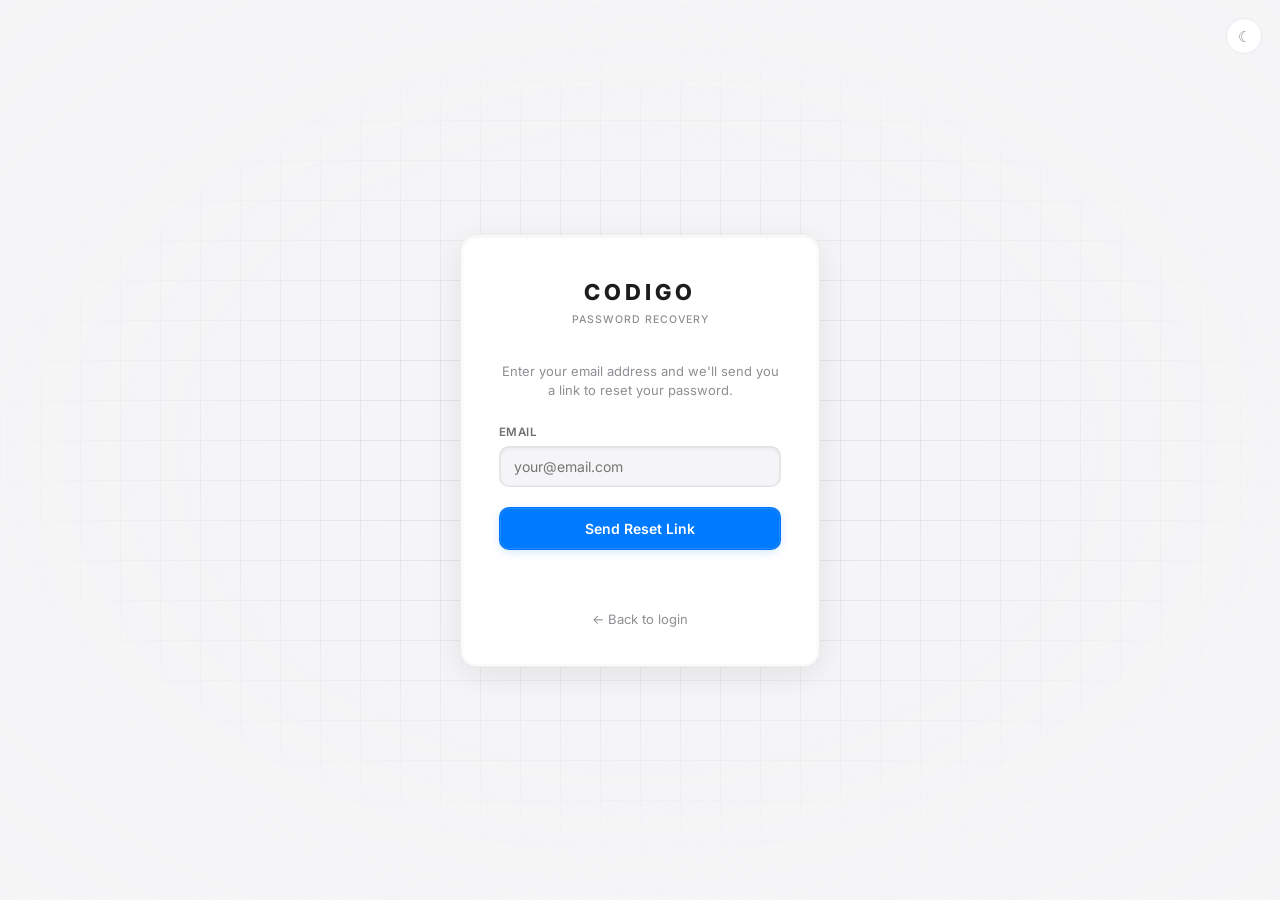
==== src/Api/wwwroot/forgot-password.html @ 855de5f6 "feat: add forgot password and reset by email Backend — PasswordResetController.cs:   POST /api/auth/" ====
<!doctype html>
<html lang="en">
<head>
  <meta charset="utf-8" />
  <meta name="viewport" content="width=device-width,initial-scale=1" />
  <title>CODIGO — Forgot Password</title>
  <link rel="preconnect" href="https://fonts.googleapis.com">
  <link href="https://fonts.googleapis.com/css2?family=Inter:wght@400;500;600;700;800&display=swap" rel="stylesheet">
  <style>
    :root {
      --font: 'Inter', -apple-system, BlinkMacSystemFont, 'SF Pro Display', 'Segoe UI', sans-serif;
      --radius: 16px; --radius-sm: 10px; --transition: .2s ease;
      --bg: #F5F5F7; --surface: #FFFFFF; --card: #FFFFFF;
      --text: #1D1D1F; --text-secondary: #6E6E73; --muted: #8E8E93;
      --border: #E8E8ED;
      --accent: #007AFF; --accent-hover: #0062CC;
      --accent-glow: rgba(0,122,255,.08);
      --danger: #FF3B30; --success: #34C759;
      --input-bg: #F5F5F7; --logo-color: #1D1D1F;
    }
    [data-theme="dark"] {
      --bg: #000000; --surface: rgba(28,28,30,.78); --card: rgba(22,22,26,.74);
      --text: #FFFFFF; --text-secondary: rgba(255,255,255,.78); --muted: #98989D;
      --border: rgba(255,255,255,.10);
      --accent: #0A84FF; --accent-hover: #409CFF;
      --accent-glow: rgba(10,132,255,.18);
      --danger: #FF453A; --success: #30D158;
      --input-bg: rgba(44,44,46,.65); --logo-color: #F5F5F7;
    }
    * { box-sizing: border-box; margin: 0; }
    html { -webkit-font-smoothing: antialiased; }
    body {
      font-family: var(--font); background: var(--bg); color: var(--text);
      margin: 0; padding: 0; min-height: 100vh;
      display: flex; align-items: center; justify-content: center;
      transition: background var(--transition), color var(--transition);
      position: relative; overflow: hidden;
    }
    body::before {
      content: ''; position: fixed; inset: 0; z-index: 0; pointer-events: none;
      background-image: linear-gradient(rgba(0,0,0,.06) 1px, transparent 1px), linear-gradient(90deg, rgba(0,0,0,.06) 1px, transparent 1px);
      background-size: 40px 40px;
      -webkit-mask-image: radial-gradient(ellipse 70% 60% at 50% 50%, black 30%, transparent 80%);
      mask-image: radial-gradient(ellipse 70% 60% at 50% 50%, black 30%, transparent 80%);
    }
    [data-theme="dark"] body::before {
      background-image: linear-gradient(rgba(255,255,255,.07) 1px, transparent 1px), linear-gradient(90deg, rgba(255,255,255,.07) 1px, transparent 1px);
    }
    body::after {
      content: ''; position: fixed; inset: 0; z-index: 0; pointer-events: none;
      background: radial-gradient(ellipse 80% 80% at 50% 50%, transparent 40%, var(--bg) 100%);
    }
    .container { width: 100%; max-width: 400px; padding: 20px; position: relative; z-index: 1; }
    .card {
      background: var(--card); border: 1px solid rgba(0,0,0,.08); border-radius: var(--radius);
      padding: 44px 38px 38px; position: relative;
      box-shadow: inset 0 0 0 1px rgba(255,255,255,.70), inset 0 0 0 2px rgba(0,0,0,.025), inset 0 2px 4px rgba(0,0,0,.04), 0 8px 32px rgba(0,0,0,.08);
    }
    [data-theme="dark"] .card {
      border: 1px solid rgba(255,255,255,.12);
      box-shadow: inset 0 0 0 1px rgba(255,255,255,.07), inset 0 2px 5px rgba(0,0,0,.22), 0 12px 40px rgba(0,0,0,.45);
      -webkit-backdrop-filter: blur(24px) saturate(140%); backdrop-filter: blur(24px) saturate(140%);
    }
    .brand { text-align: center; margin-bottom: 36px; }
    .brand-logo { font-size: 22px; font-weight: 800; letter-spacing: 4px; color: var(--logo-color); }
    .brand-sub { font-size: 10.5px; color: var(--muted); letter-spacing: 1px; text-transform: uppercase; margin-top: 8px; font-weight: 500; }
    .form-group { margin-bottom: 20px; }
    .form-group label {
      display: block; font-size: 11.5px; font-weight: 600; color: var(--text-secondary);
      margin-bottom: 7px; letter-spacing: .4px; text-transform: uppercase;
    }
    .form-group input {
      width: 100%; padding: 11px 14px; border: 1px solid rgba(0,0,0,.08); border-radius: var(--radius-sm);
      font-size: 14px; font-family: var(--font); background: var(--input-bg); color: var(--text);
      transition: border .25s ease, box-shadow .25s ease; outline: none;
      box-shadow: inset 0 0 0 1px rgba(0,0,0,.03), inset 0 2px 4px rgba(0,0,0,.05);
    }
    .form-group input:focus { border-color: var(--accent); box-shadow: 0 0 0 3.5px var(--accent-glow); }
    [data-theme="dark"] .form-group input {
      border: 1px solid rgba(255,255,255,.08);
      box-shadow: inset 0 0 0 1px rgba(0,0,0,.15), inset 0 2px 4px rgba(0,0,0,.22);
    }
    .submit-btn {
      width: 100%; padding: 12px 20px; background: var(--accent); color: #fff; border: none;
      border-radius: var(--radius-sm); font-size: 14px; font-weight: 600; font-family: var(--font);
      cursor: pointer; transition: all .25s cubic-bezier(.4,0,.2,1);
      border: 1px solid rgba(0,80,200,.14);
      box-shadow: inset 0 0 0 1px rgba(255,255,255,.12), 0 2px 8px rgba(0,122,255,.18);
    }
    .submit-btn:hover { background: var(--accent-hover); transform: translateY(-1px); }
    .submit-btn:active { transform: translateY(0) scale(.98); }
    .submit-btn:disabled { opacity: .55; cursor: not-allowed; transform: none; }
    .msg { font-size: 13px; text-align: center; margin-top: 14px; min-height: 20px; }
    .msg.error { color: var(--danger); }
    .msg.success { color: var(--success); }
    .back-link { text-align: center; margin-top: 24px; }
    .back-link a { color: var(--muted); font-size: 13px; text-decoration: none; }
    .back-link a:hover { color: var(--text-secondary); }
    .theme-toggle {
      position: fixed; top: 18px; right: 18px; background: var(--surface); border: 1px solid var(--border);
      color: var(--muted); width: 36px; height: 36px; border-radius: 50%;
      display: flex; align-items: center; justify-content: center; cursor: pointer; font-size: 15px;
      padding: 0; line-height: 1; z-index: 10;
    }
    .desc { font-size: 13px; color: var(--muted); text-align: center; margin-bottom: 24px; line-height: 1.5; }
  </style>
</head>
<body>
  <button class="theme-toggle" onclick="toggleTheme()" title="Toggle theme"><span id="themeIcon">&#9790;</span></button>
  <div class="container">
    <div class="card">
      <div class="brand">
        <div class="brand-logo">CODIGO</div>
        <div class="brand-sub">Password Recovery</div>
      </div>
      <div class="desc">Enter your email address and we'll send you a link to reset your password.</div>
      <form id="forgotForm" onsubmit="handleSubmit(event)">
        <div class="form-group">
          <label for="email">Email</label>
          <input type="email" id="email" placeholder="your@email.com" autocomplete="email" required />
        </div>
        <button type="submit" class="submit-btn" id="submitBtn">Send Reset Link</button>
        <div class="msg" id="msg"></div>
      </form>
      <div class="back-link"><a href="/login.html">&larr; Back to login</a></div>
    </div>
  </div>
<script>
(function(){
  var saved = localStorage.getItem('THEME');
  if (saved) applyTheme(saved);
  else applyTheme(window.matchMedia('(prefers-color-scheme: dark)').matches ? 'dark' : 'light');
})();
function applyTheme(t){ document.documentElement.setAttribute('data-theme', t); var i=document.getElementById('themeIcon'); if(i) i.textContent = t==='dark'?'\u2600':'\u263E'; }
function toggleTheme(){ var c=document.documentElement.getAttribute('data-theme')||'light'; var n=c==='dark'?'light':'dark'; localStorage.setItem('THEME',n); applyTheme(n); }

async function handleSubmit(e) {
  e.preventDefault();
  var btn = document.getElementById('submitBtn');
  var msg = document.getElementById('msg');
  var email = document.getElementById('email').value.trim();
  if (!email) return;

  btn.disabled = true;
  btn.textContent = 'Sending...';
  msg.textContent = '';
  msg.className = 'msg';

  try {
    var res = await fetch('/api/auth/forgot-password', {
      method: 'POST',
      headers: { 'Content-Type': 'application/json' },
      body: JSON.stringify({ email: email })
    });
    var data = await res.json();
    msg.textContent = data.message || 'If the account exists, a reset link has been sent.';
    msg.className = 'msg success';
    document.getElementById('email').value = '';
  } catch (err) {
    msg.textContent = 'Connection error. Please try again.';
    msg.className = 'msg error';
  }
  btn.disabled = false;
  btn.textContent = 'Send Reset Link';
}
</script>
</body>
</html>
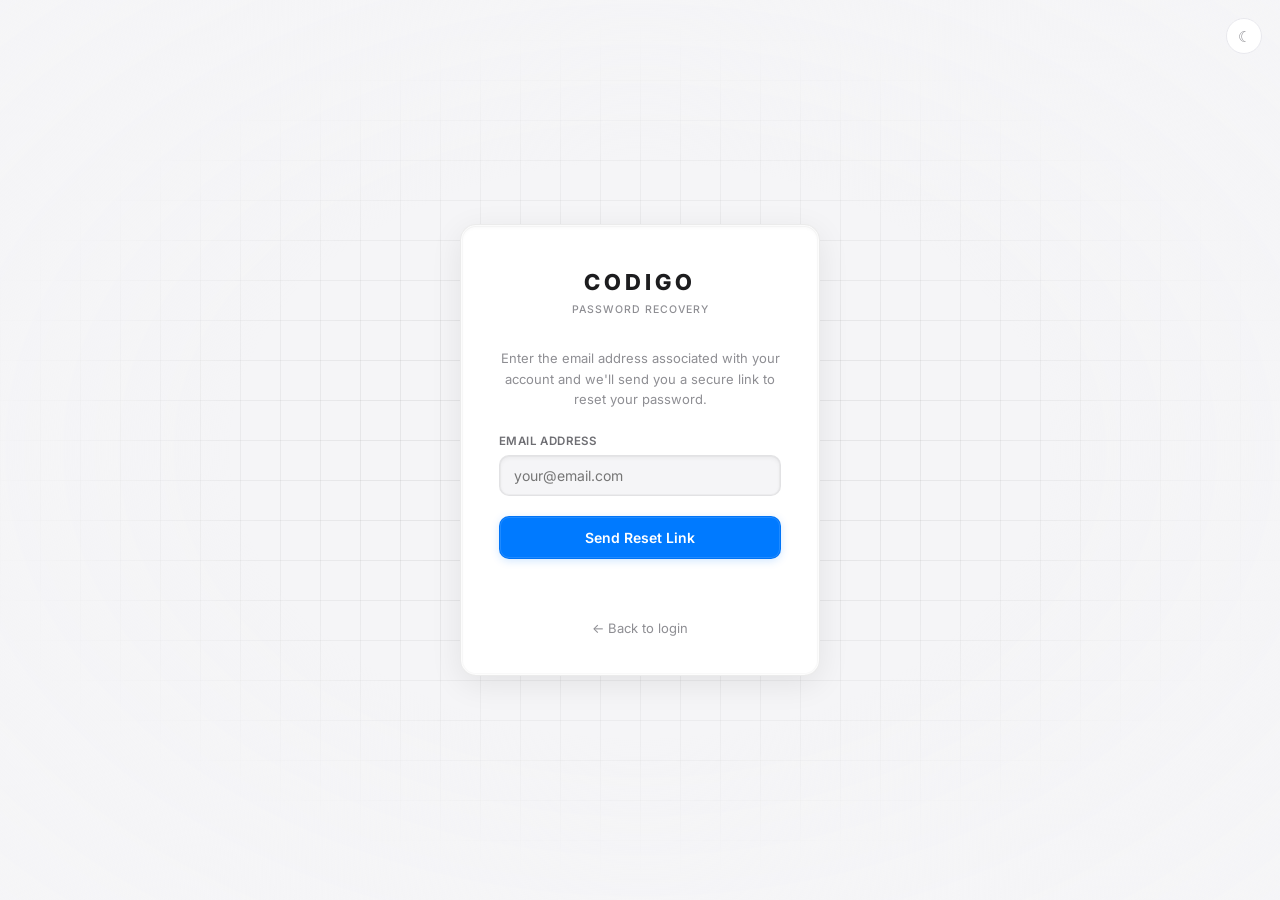
==== commit 104610a0: "polish: premium UX for password recovery flow Login page:   - Centered "Forgot your password?" link " ====
--- a/src/Api/wwwroot/forgot-password.html
+++ b/src/Api/wwwroot/forgot-password.html
@@ -15,7 +15,7 @@
       --border: #E8E8ED;
       --accent: #007AFF; --accent-hover: #0062CC;
       --accent-glow: rgba(0,122,255,.08);
-      --danger: #FF3B30; --success: #34C759;
+      --danger: #FF3B30; --success: #34C759; --success-bg: rgba(52,199,89,.08);
       --input-bg: #F5F5F7; --logo-color: #1D1D1F;
     }
     [data-theme="dark"] {
@@ -24,7 +24,7 @@
       --border: rgba(255,255,255,.10);
       --accent: #0A84FF; --accent-hover: #409CFF;
       --accent-glow: rgba(10,132,255,.18);
-      --danger: #FF453A; --success: #30D158;
+      --danger: #FF453A; --success: #30D158; --success-bg: rgba(48,209,88,.12);
       --input-bg: rgba(44,44,46,.65); --logo-color: #F5F5F7;
     }
     * { box-sizing: border-box; margin: 0; }
@@ -61,7 +61,7 @@
       box-shadow: inset 0 0 0 1px rgba(255,255,255,.07), inset 0 2px 5px rgba(0,0,0,.22), 0 12px 40px rgba(0,0,0,.45);
       -webkit-backdrop-filter: blur(24px) saturate(140%); backdrop-filter: blur(24px) saturate(140%);
     }
-    .brand { text-align: center; margin-bottom: 36px; }
+    .brand { text-align: center; margin-bottom: 32px; }
     .brand-logo { font-size: 22px; font-weight: 800; letter-spacing: 4px; color: var(--logo-color); }
     .brand-sub { font-size: 10.5px; color: var(--muted); letter-spacing: 1px; text-transform: uppercase; margin-top: 8px; font-weight: 500; }
     .form-group { margin-bottom: 20px; }
@@ -92,7 +92,6 @@
     .submit-btn:disabled { opacity: .55; cursor: not-allowed; transform: none; }
     .msg { font-size: 13px; text-align: center; margin-top: 14px; min-height: 20px; }
     .msg.error { color: var(--danger); }
-    .msg.success { color: var(--success); }
     .back-link { text-align: center; margin-top: 24px; }
     .back-link a { color: var(--muted); font-size: 13px; text-decoration: none; }
     .back-link a:hover { color: var(--text-secondary); }
@@ -102,7 +101,18 @@
       display: flex; align-items: center; justify-content: center; cursor: pointer; font-size: 15px;
       padding: 0; line-height: 1; z-index: 10;
     }
-    .desc { font-size: 13px; color: var(--muted); text-align: center; margin-bottom: 24px; line-height: 1.5; }
+    .desc { font-size: 13px; color: var(--muted); text-align: center; margin-bottom: 24px; line-height: 1.6; }
+    .success-card {
+      text-align: center; padding: 8px 0 4px;
+    }
+    .success-icon {
+      width: 48px; height: 48px; border-radius: 50%; background: var(--success-bg);
+      display: inline-flex; align-items: center; justify-content: center;
+      font-size: 22px; margin-bottom: 16px;
+    }
+    .success-title { font-size: 17px; font-weight: 700; color: var(--text); margin-bottom: 8px; }
+    .success-text { font-size: 13px; color: var(--muted); line-height: 1.6; margin-bottom: 4px; }
+    .cooldown-text { font-size: 12px; color: var(--muted); margin-top: 10px; }
   </style>
 </head>
 <body>
@@ -113,15 +123,32 @@
         <div class="brand-logo">CODIGO</div>
         <div class="brand-sub">Password Recovery</div>
       </div>
-      <div class="desc">Enter your email address and we'll send you a link to reset your password.</div>
-      <form id="forgotForm" onsubmit="handleSubmit(event)">
-        <div class="form-group">
-          <label for="email">Email</label>
-          <input type="email" id="email" placeholder="your@email.com" autocomplete="email" required />
+
+      <div id="formArea">
+        <div class="desc">Enter the email address associated with your account and we'll send you a secure link to reset your password.</div>
+        <form id="forgotForm" onsubmit="handleSubmit(event)">
+          <div class="form-group">
+            <label for="email">Email Address</label>
+            <input type="email" id="email" placeholder="your@email.com" autocomplete="email" required />
+          </div>
+          <button type="submit" class="submit-btn" id="submitBtn">Send Reset Link</button>
+          <div class="msg" id="msg"></div>
+        </form>
+      </div>
+
+      <div id="successArea" style="display:none;">
+        <div class="success-card">
+          <div class="success-icon">&#9993;</div>
+          <div class="success-title">Check your email</div>
+          <div class="success-text">If an account exists for that email, we've sent a password reset link.</div>
+          <div class="success-text">Don't see it? Check your spam or promotions folder.</div>
+          <div class="cooldown-text" id="cooldownText"></div>
+          <div style="margin-top:20px;">
+            <button class="submit-btn" id="resendBtn" onclick="showForm()" disabled>Send again</button>
+          </div>
         </div>
-        <button type="submit" class="submit-btn" id="submitBtn">Send Reset Link</button>
-        <div class="msg" id="msg"></div>
-      </form>
+      </div>
+
       <div class="back-link"><a href="/login.html">&larr; Back to login</a></div>
     </div>
   </div>
@@ -134,6 +161,31 @@
 function applyTheme(t){ document.documentElement.setAttribute('data-theme', t); var i=document.getElementById('themeIcon'); if(i) i.textContent = t==='dark'?'\u2600':'\u263E'; }
 function toggleTheme(){ var c=document.documentElement.getAttribute('data-theme')||'light'; var n=c==='dark'?'light':'dark'; localStorage.setItem('THEME',n); applyTheme(n); }
 
+var _cooldown = 0;
+var _cooldownTimer = null;
+
+function startCooldown() {
+  _cooldown = 25;
+  var el = document.getElementById('cooldownText');
+  var btn = document.getElementById('resendBtn');
+  btn.disabled = true;
+  function tick() {
+    if (_cooldown <= 0) { el.textContent = ''; btn.disabled = false; btn.textContent = 'Send again'; return; }
+    el.textContent = 'You can resend in ' + _cooldown + 's';
+    btn.textContent = 'Send again (' + _cooldown + 's)';
+    _cooldown--;
+    _cooldownTimer = setTimeout(tick, 1000);
+  }
+  tick();
+}
+
+function showForm() {
+  document.getElementById('successArea').style.display = 'none';
+  document.getElementById('formArea').style.display = '';
+  document.getElementById('email').value = '';
+  document.getElementById('msg').textContent = '';
+}
+
 async function handleSubmit(e) {
   e.preventDefault();
   var btn = document.getElementById('submitBtn');
@@ -142,7 +194,7 @@
   if (!email) return;
 
   btn.disabled = true;
-  btn.textContent = 'Sending...';
+  btn.textContent = 'Sending reset link...';
   msg.textContent = '';
   msg.className = 'msg';
 
@@ -152,16 +204,17 @@
       headers: { 'Content-Type': 'application/json' },
       body: JSON.stringify({ email: email })
     });
-    var data = await res.json();
-    msg.textContent = data.message || 'If the account exists, a reset link has been sent.';
-    msg.className = 'msg success';
-    document.getElementById('email').value = '';
+    await res.json();
+    // Always show success (anti-enumeration)
+    document.getElementById('formArea').style.display = 'none';
+    document.getElementById('successArea').style.display = '';
+    startCooldown();
   } catch (err) {
     msg.textContent = 'Connection error. Please try again.';
     msg.className = 'msg error';
+    btn.disabled = false;
+    btn.textContent = 'Send Reset Link';
   }
-  btn.disabled = false;
-  btn.textContent = 'Send Reset Link';
 }
 </script>
 </body>
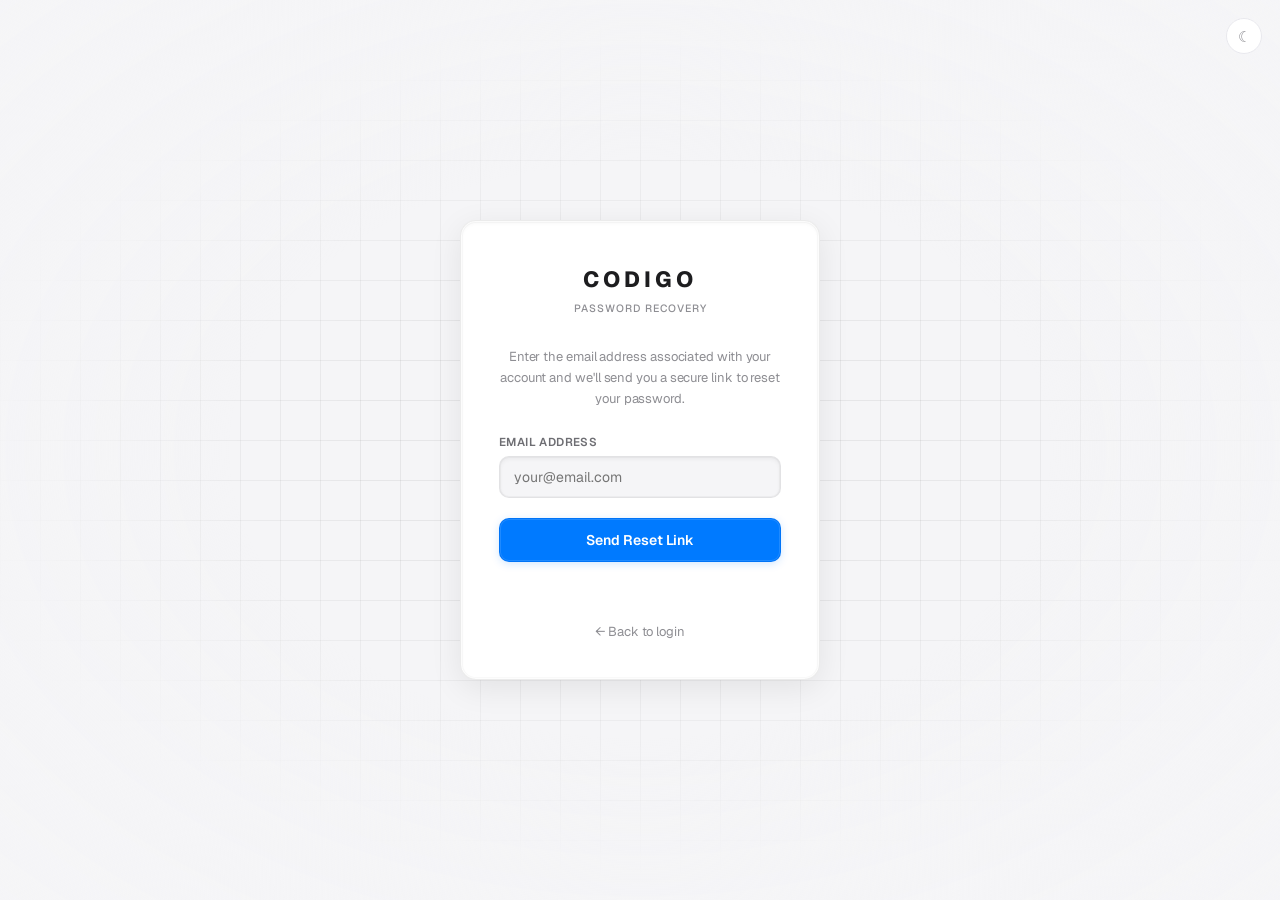
==== commit e8b1cc85: "feat(ui): MerchantOS Phase 1 visual foundation transplant Pure CSS/token layer appended after existi" ====
--- a/src/Api/wwwroot/forgot-password.html
+++ b/src/Api/wwwroot/forgot-password.html
@@ -5,7 +5,9 @@
   <meta name="viewport" content="width=device-width,initial-scale=1" />
   <title>CODIGO — Forgot Password</title>
   <link rel="preconnect" href="https://fonts.googleapis.com">
+  <link rel="preconnect" href="https://fonts.gstatic.com" crossorigin>
   <link href="https://fonts.googleapis.com/css2?family=Inter:wght@400;500;600;700;800&display=swap" rel="stylesheet">
+  <link href="https://fonts.googleapis.com/css2?family=Geist:wght@400;500;600;700&family=Geist+Mono:wght@400;500&family=Instrument+Serif:ital@0;1&display=swap" rel="stylesheet">
   <style>
     :root {
       --font: 'Inter', -apple-system, BlinkMacSystemFont, 'SF Pro Display', 'Segoe UI', sans-serif;
@@ -113,6 +115,84 @@
     .success-title { font-size: 17px; font-weight: 700; color: var(--text); margin-bottom: 8px; }
     .success-text { font-size: 13px; color: var(--muted); line-height: 1.6; margin-bottom: 4px; }
     .cooldown-text { font-size: 12px; color: var(--muted); margin-top: 10px; }
+
+    /* ═══ MerchantOS Phase 1 — Visual Foundation (auth screen) ═══ */
+    :root {
+      --font-ui:       'Geist', 'Inter', -apple-system, BlinkMacSystemFont, 'SF Pro Display', 'Segoe UI', sans-serif;
+      --font-mono:     'Geist Mono', ui-monospace, 'SF Mono', Menlo, Consolas, monospace;
+      --font-editorial:'Instrument Serif', 'Times New Roman', serif;
+      --font: var(--font-ui);
+      --mos-radius-card: 16px;
+      --mos-radius-ctrl: 10px;
+      --mos-ring: 0 0 0 2px rgba(255,255,255,.04), 0 0 0 4px rgba(120,170,255,.28);
+    }
+    [data-theme="dark"] {
+      --bg: #0A0A0B;
+      --card: rgba(20,20,24,.70);
+      --text: #F5F5F7;
+      --text-secondary: rgba(245,245,247,.72);
+      --muted: rgba(245,245,247,.46);
+      --accent: #7AA8FF;
+      --accent-hover: #A6C4FF;
+      --accent-glow: rgba(122,168,255,.18);
+      --input-bg: rgba(255,255,255,.03);
+      --logo-color: #F5F5F7;
+    }
+    body { font-family: var(--font-ui); letter-spacing: -.005em; }
+    [data-theme="dark"] body {
+      background:
+        radial-gradient(900px 520px at 20% 0%, rgba(122,168,255,.10), transparent 60%),
+        radial-gradient(780px 480px at 90% 100%, rgba(180,140,255,.06), transparent 65%),
+        #0A0A0B;
+      background-attachment: fixed;
+    }
+    [data-theme="dark"] body::before { opacity: .35; }
+    [data-theme="dark"] .card {
+      background: rgba(20,20,24,.72);
+      border: 1px solid rgba(255,255,255,.08);
+      border-radius: var(--mos-radius-card);
+      box-shadow:
+        inset 0 1px 0 rgba(255,255,255,.04),
+        0 20px 60px rgba(0,0,0,.55),
+        0 4px 14px rgba(0,0,0,.30);
+      -webkit-backdrop-filter: blur(28px) saturate(150%);
+      backdrop-filter: blur(28px) saturate(150%);
+    }
+    [data-theme="dark"] .form-group input {
+      background: rgba(255,255,255,.03);
+      border: 1px solid rgba(255,255,255,.08);
+      border-radius: var(--mos-radius-ctrl);
+      box-shadow: inset 0 1px 0 rgba(0,0,0,.20);
+    }
+    [data-theme="dark"] .form-group input:focus {
+      border-color: rgba(122,168,255,.45);
+      box-shadow: var(--mos-ring), inset 0 1px 0 rgba(0,0,0,.20);
+      background: rgba(255,255,255,.04);
+    }
+    [data-theme="dark"] .submit-btn {
+      background: #F5F5F7;
+      color: #0A0A0B;
+      border: 1px solid rgba(255,255,255,.20);
+      border-radius: var(--mos-radius-ctrl);
+      box-shadow:
+        inset 0 1px 0 rgba(255,255,255,.60),
+        0 1px 2px rgba(0,0,0,.35);
+    }
+    [data-theme="dark"] .submit-btn:hover {
+      background: #FFFFFF;
+      border-color: rgba(255,255,255,.32);
+      transform: none;
+      box-shadow:
+        inset 0 1px 0 rgba(255,255,255,.70),
+        0 2px 6px rgba(0,0,0,.40);
+    }
+    [data-theme="dark"] .theme-toggle {
+      background: rgba(255,255,255,.05);
+      border: 1px solid rgba(255,255,255,.09);
+    }
+    [data-theme="dark"] .theme-toggle:hover { background: rgba(255,255,255,.08); }
+    :root .card { border-radius: var(--mos-radius-card); }
+    :root .form-group input, :root .submit-btn { border-radius: var(--mos-radius-ctrl); }
   </style>
 </head>
 <body>
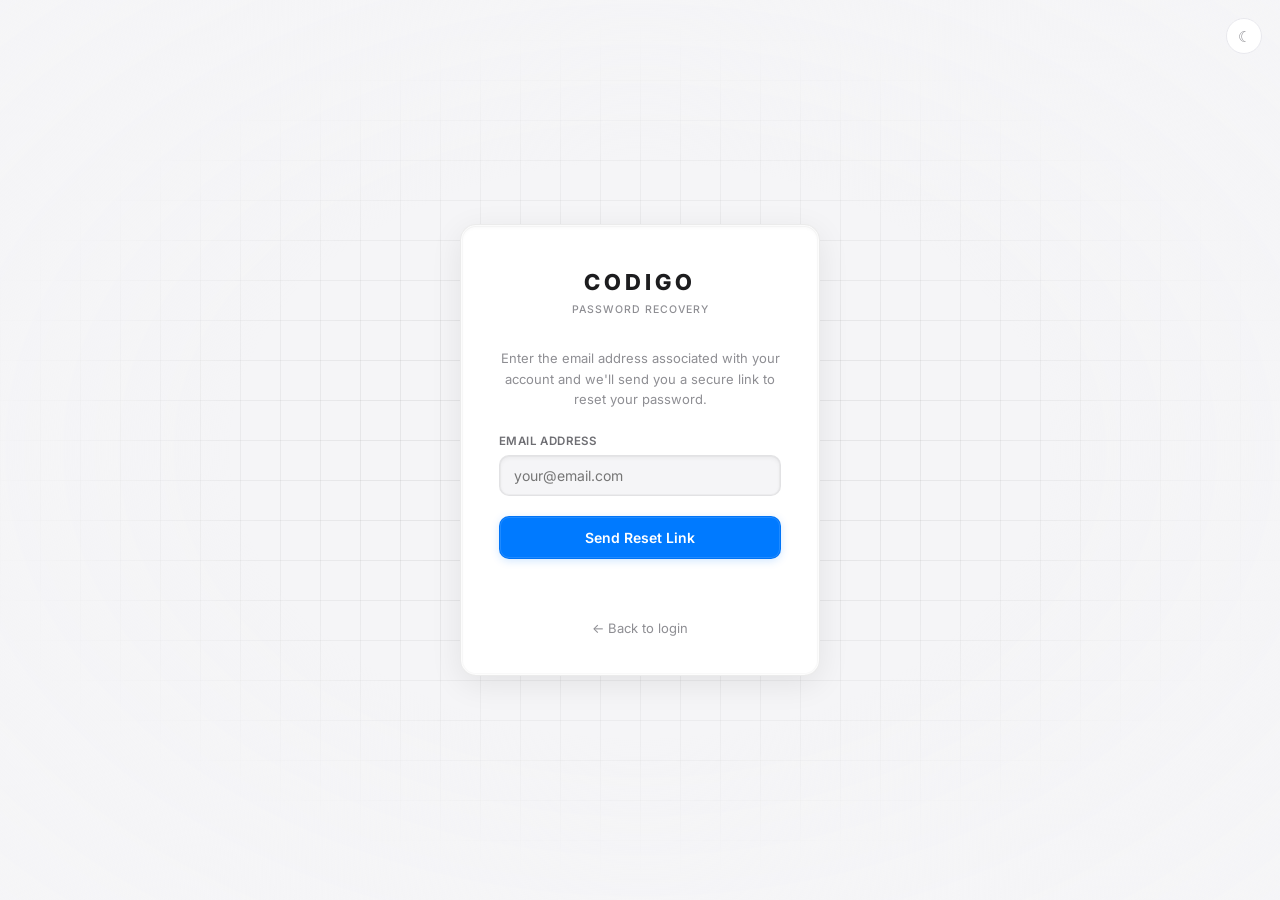
==== commit 08827859: "Revert "feat(ui): MerchantOS Phase 1 visual foundation transplant" This reverts commit e8b1cc85a869f" ====
--- a/src/Api/wwwroot/forgot-password.html
+++ b/src/Api/wwwroot/forgot-password.html
@@ -5,9 +5,7 @@
   <meta name="viewport" content="width=device-width,initial-scale=1" />
   <title>CODIGO — Forgot Password</title>
   <link rel="preconnect" href="https://fonts.googleapis.com">
-  <link rel="preconnect" href="https://fonts.gstatic.com" crossorigin>
   <link href="https://fonts.googleapis.com/css2?family=Inter:wght@400;500;600;700;800&display=swap" rel="stylesheet">
-  <link href="https://fonts.googleapis.com/css2?family=Geist:wght@400;500;600;700&family=Geist+Mono:wght@400;500&family=Instrument+Serif:ital@0;1&display=swap" rel="stylesheet">
   <style>
     :root {
       --font: 'Inter', -apple-system, BlinkMacSystemFont, 'SF Pro Display', 'Segoe UI', sans-serif;
@@ -115,84 +113,6 @@
     .success-title { font-size: 17px; font-weight: 700; color: var(--text); margin-bottom: 8px; }
     .success-text { font-size: 13px; color: var(--muted); line-height: 1.6; margin-bottom: 4px; }
     .cooldown-text { font-size: 12px; color: var(--muted); margin-top: 10px; }
-
-    /* ═══ MerchantOS Phase 1 — Visual Foundation (auth screen) ═══ */
-    :root {
-      --font-ui:       'Geist', 'Inter', -apple-system, BlinkMacSystemFont, 'SF Pro Display', 'Segoe UI', sans-serif;
-      --font-mono:     'Geist Mono', ui-monospace, 'SF Mono', Menlo, Consolas, monospace;
-      --font-editorial:'Instrument Serif', 'Times New Roman', serif;
-      --font: var(--font-ui);
-      --mos-radius-card: 16px;
-      --mos-radius-ctrl: 10px;
-      --mos-ring: 0 0 0 2px rgba(255,255,255,.04), 0 0 0 4px rgba(120,170,255,.28);
-    }
-    [data-theme="dark"] {
-      --bg: #0A0A0B;
-      --card: rgba(20,20,24,.70);
-      --text: #F5F5F7;
-      --text-secondary: rgba(245,245,247,.72);
-      --muted: rgba(245,245,247,.46);
-      --accent: #7AA8FF;
-      --accent-hover: #A6C4FF;
-      --accent-glow: rgba(122,168,255,.18);
-      --input-bg: rgba(255,255,255,.03);
-      --logo-color: #F5F5F7;
-    }
-    body { font-family: var(--font-ui); letter-spacing: -.005em; }
-    [data-theme="dark"] body {
-      background:
-        radial-gradient(900px 520px at 20% 0%, rgba(122,168,255,.10), transparent 60%),
-        radial-gradient(780px 480px at 90% 100%, rgba(180,140,255,.06), transparent 65%),
-        #0A0A0B;
-      background-attachment: fixed;
-    }
-    [data-theme="dark"] body::before { opacity: .35; }
-    [data-theme="dark"] .card {
-      background: rgba(20,20,24,.72);
-      border: 1px solid rgba(255,255,255,.08);
-      border-radius: var(--mos-radius-card);
-      box-shadow:
-        inset 0 1px 0 rgba(255,255,255,.04),
-        0 20px 60px rgba(0,0,0,.55),
-        0 4px 14px rgba(0,0,0,.30);
-      -webkit-backdrop-filter: blur(28px) saturate(150%);
-      backdrop-filter: blur(28px) saturate(150%);
-    }
-    [data-theme="dark"] .form-group input {
-      background: rgba(255,255,255,.03);
-      border: 1px solid rgba(255,255,255,.08);
-      border-radius: var(--mos-radius-ctrl);
-      box-shadow: inset 0 1px 0 rgba(0,0,0,.20);
-    }
-    [data-theme="dark"] .form-group input:focus {
-      border-color: rgba(122,168,255,.45);
-      box-shadow: var(--mos-ring), inset 0 1px 0 rgba(0,0,0,.20);
-      background: rgba(255,255,255,.04);
-    }
-    [data-theme="dark"] .submit-btn {
-      background: #F5F5F7;
-      color: #0A0A0B;
-      border: 1px solid rgba(255,255,255,.20);
-      border-radius: var(--mos-radius-ctrl);
-      box-shadow:
-        inset 0 1px 0 rgba(255,255,255,.60),
-        0 1px 2px rgba(0,0,0,.35);
-    }
-    [data-theme="dark"] .submit-btn:hover {
-      background: #FFFFFF;
-      border-color: rgba(255,255,255,.32);
-      transform: none;
-      box-shadow:
-        inset 0 1px 0 rgba(255,255,255,.70),
-        0 2px 6px rgba(0,0,0,.40);
-    }
-    [data-theme="dark"] .theme-toggle {
-      background: rgba(255,255,255,.05);
-      border: 1px solid rgba(255,255,255,.09);
-    }
-    [data-theme="dark"] .theme-toggle:hover { background: rgba(255,255,255,.08); }
-    :root .card { border-radius: var(--mos-radius-card); }
-    :root .form-group input, :root .submit-btn { border-radius: var(--mos-radius-ctrl); }
   </style>
 </head>
 <body>
